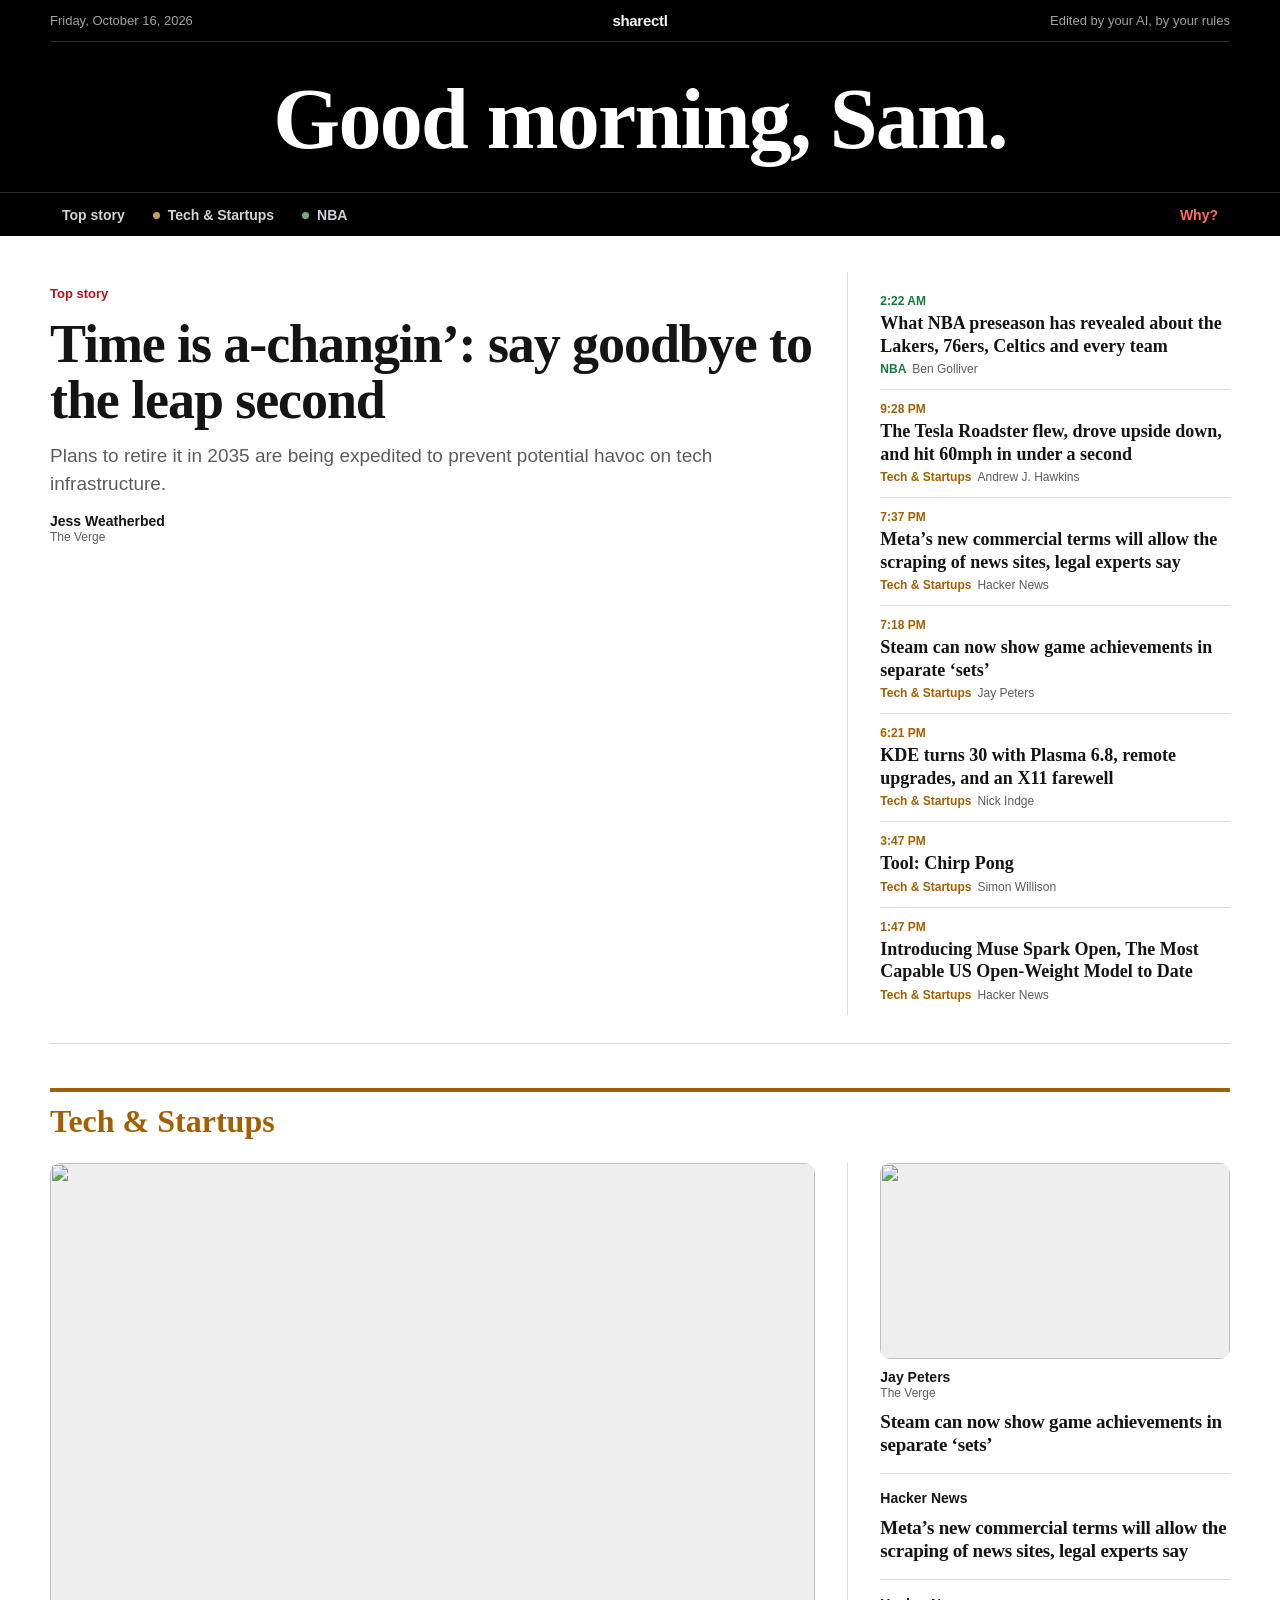
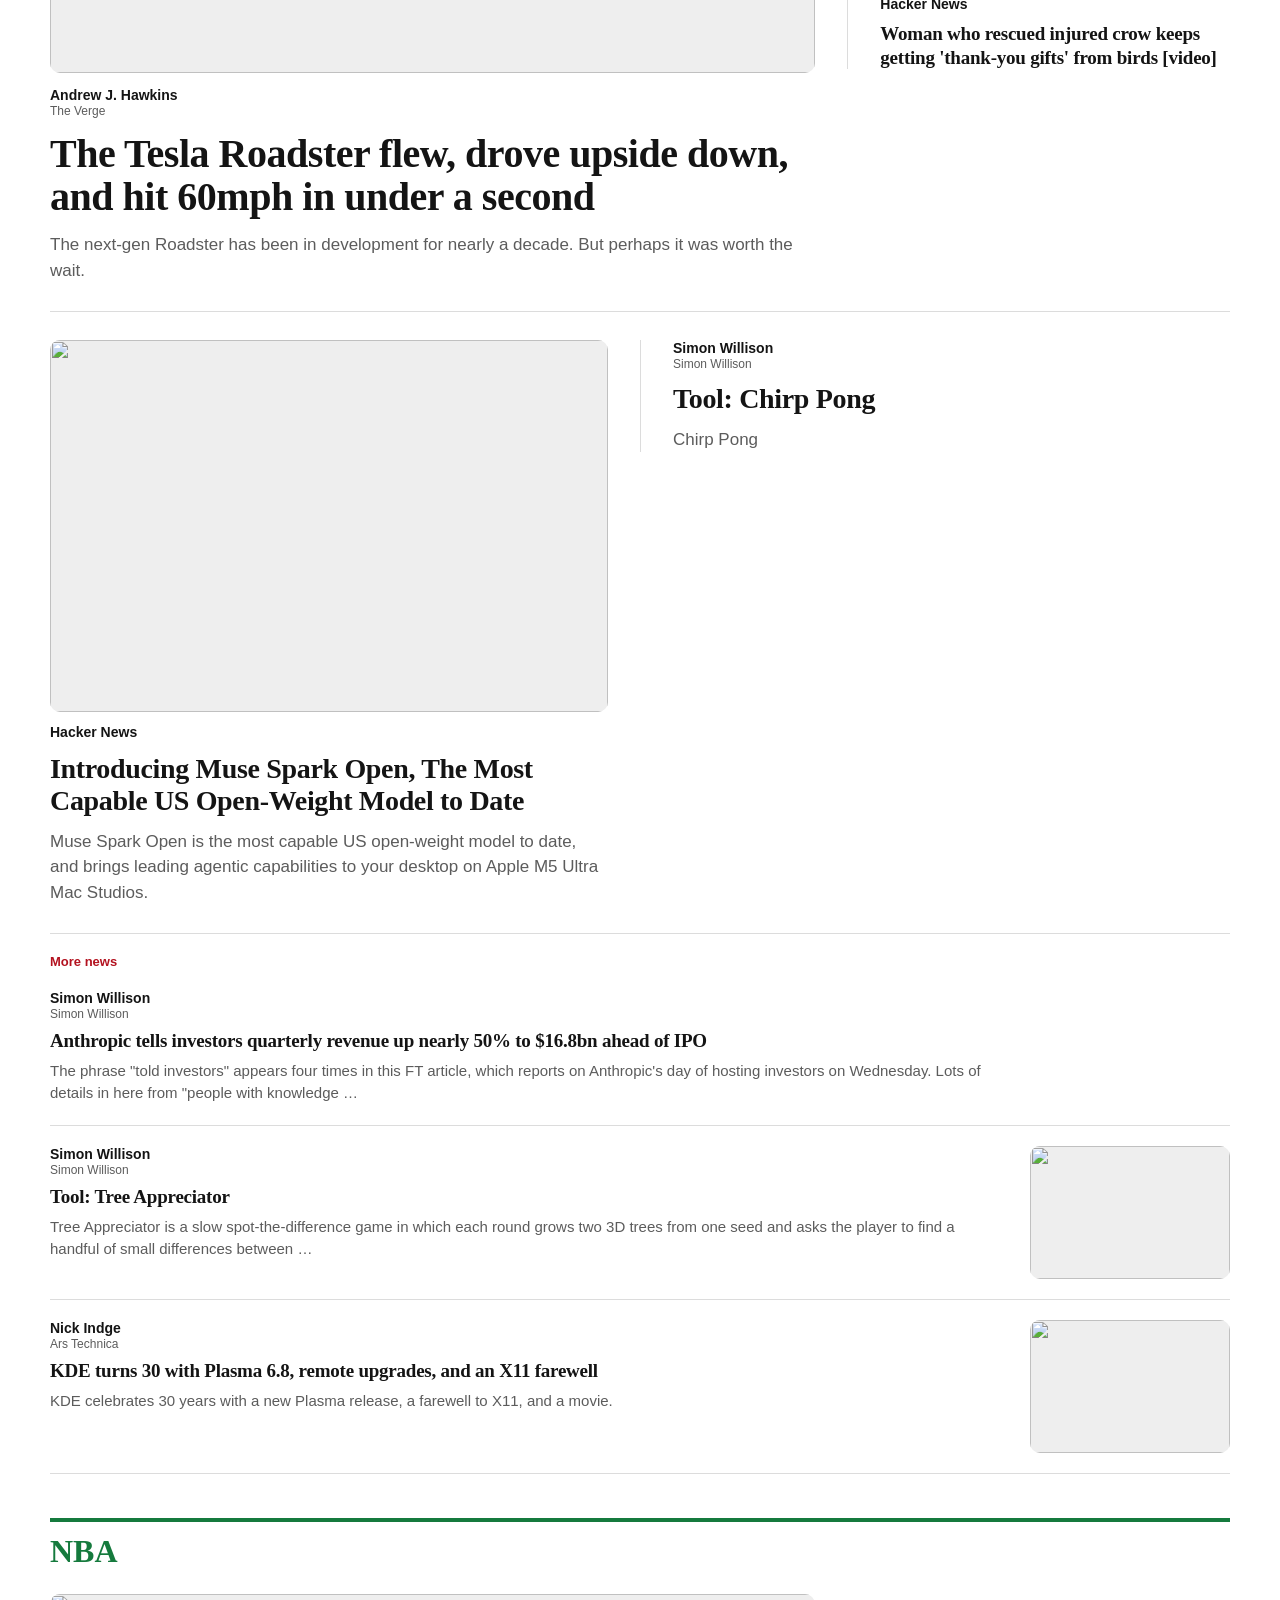
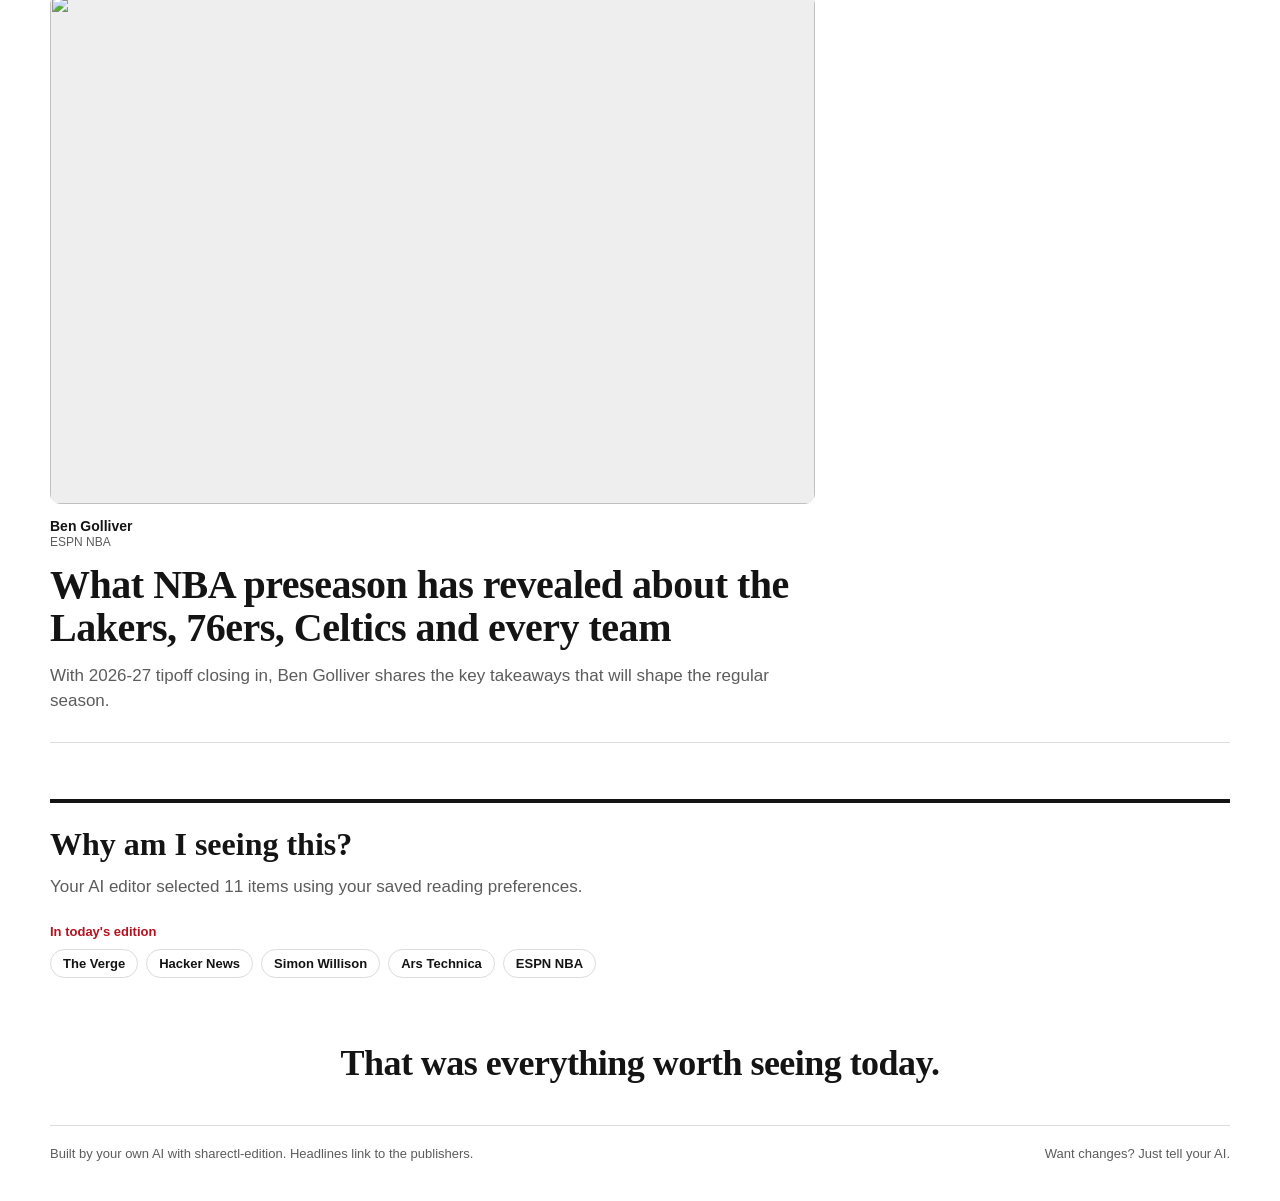
==== test-run/site/index.html @ ae15efba "Fix base_dir parameter in collect() and CLI - Add base_dir parameter to collect() function - Pass ba" ====
<!doctype html><html lang="en"><head><meta charset="utf-8"><meta name="viewport" content="width=device-width,initial-scale=1"><title>Good morning, Sam. · Friday, October 16, 2026</title><meta name="robots" content="noindex"><link rel="icon" href="data:image/svg+xml,%3Csvg xmlns='http://www.w3.org/2000/svg' viewBox='0 0 32 32'%3E%3Crect width='32' height='32' rx='7' fill='%23000'/%3E%3Ctext x='16' y='23' font-family='Georgia,serif' font-weight='700' font-size='22' fill='%23fff' text-anchor='middle'%3Es%3C/text%3E%3C/svg%3E"><style>/* sharectl edition: a personal morning newspaper.
   Serif headlines, ruled columns and a clear hierarchy: one big story, a column beside it, briefs at the bottom. */
*, *::before, *::after { box-sizing: border-box; }
* { margin: 0; }
a { color: inherit; text-decoration: none; }
a:hover { text-decoration: underline; }
img { display: block; max-width: 100%; }
ol, ul { padding: 0; list-style: none; }
.paper {
  --w: min(1180px, calc(100% - 40px));
  --ink: #141414; --mute: #5c5c5c; --rule: #dcdcdc; --red: #b3121f; --up: #0a7a3c; --gut: 32px;
  --serif: "Charter", "Iowan Old Style", Georgia, serif;
  --sans: -apple-system, BlinkMacSystemFont, "SF Pro Text", "Helvetica Neue", Arial, sans-serif;
  background: #fff; color: var(--ink); font-family: var(--sans); -webkit-font-smoothing: antialiased;
}
html:has(.paper) { scroll-padding-top: 64px; scroll-behavior: smooth; }
.w { width: var(--w); margin-inline: auto; }
.kicker { font: 700 13px/1.2 var(--sans); color: var(--red); }
.edition-notice { margin-block: 24px; padding: 16px 20px; border-left: 4px solid #a35f00; border-radius: 6px; background: #fff4d9; font-size: 15px; line-height: 1.5; color: var(--ink); }

/* Masthead: black, like a cover. The section menu sticks while scrolling. */
.masthead { background: #000; color: #f5f5f7; }
.m-row { display: grid; grid-template-columns: 1fr auto 1fr; align-items: center; gap: 16px; padding: 12px 0; border-bottom: 1px solid #2a2a2c; font-size: 13px; color: #a1a1a6; }
.m-row b { font-size: 15px; letter-spacing: -.02em; color: #f5f5f7; }
.m-row span:last-child { text-align: right; }
.m-name { padding: 34px 0 30px; text-align: center; }
.m-name a { font-family: var(--serif); font-size: clamp(44px, 7vw, 86px); line-height: 1; font-weight: 700; letter-spacing: -.02em; color: #fff; }
.m-name a:hover { text-decoration: none; }
.nav { position: sticky; top: 0; z-index: 10; background: #000; border-top: 1px solid #2a2a2c; }
.nav-in { display: flex; gap: 4px; overflow-x: auto; scrollbar-width: none; }
.pill { display: flex; align-items: center; gap: 8px; padding: 15px 12px 14px; color: #d2d2d7; font: 600 14px/1 var(--sans); white-space: nowrap; box-shadow: inset 0 -3px 0 transparent; }
.pill:hover { color: #fff; text-decoration: none; box-shadow: inset 0 -3px 0 #3a3a3c; }
.pill::before { content: ""; width: 7px; height: 7px; border-radius: 50%; background: color-mix(in srgb, var(--s) 62%, #fff); }
.pill.plain::before, .pill.why-link::before { display: none; }
.pill.why-link { margin-left: auto; color: #ff6b6b; }
.pill.why-link:hover { color: #ff8a8a; box-shadow: inset 0 -3px 0 #ff6b6b; }

/* Images: cropped, with the soft corners the rest of sharectl uses. The lead image is shown whole, with a blurred copy around it. */
.pic { position: relative; display: block; overflow: hidden; aspect-ratio: 3 / 2; border-radius: 10px; background: #eee; }
.pic img { width: 100%; height: 100%; object-fit: cover; }
.pic.whole { display: grid; place-items: center; aspect-ratio: auto; isolation: isolate; border-radius: 12px; }
.pic.whole::before { content: ""; position: absolute; inset: -40px; z-index: -1; background: var(--img) center / cover; filter: blur(30px) saturate(1.3); opacity: .55; transform: scale(1.1); }
.pic.whole img { width: auto; height: auto; max-height: 420px; object-fit: contain; }

/* Headlines and text */
.hed { font-family: var(--serif); font-weight: 700; letter-spacing: -.012em; text-wrap: pretty; }
.hed.giant { font-size: clamp(34px, 4.4vw, 54px); line-height: 1.04; letter-spacing: -.02em; }
.hed.big { font-size: clamp(28px, 3.2vw, 40px); line-height: 1.08; }
.hed.mid { font-size: clamp(22px, 2.2vw, 28px); line-height: 1.14; }
.hed.small { font-size: 19px; line-height: 1.22; }
.dek { font-size: 17px; line-height: 1.5; color: var(--mute); }

/* Byline: the person first, the outlet second */
.by { display: flex; align-items: center; gap: 10px; font-size: 14px; }
.by b { display: block; line-height: 1.2; }
.by small { display: block; font-size: 12px; color: var(--mute); }
.av { width: 30px; height: 30px; flex: none; display: grid; place-items: center; overflow: hidden; border-radius: 50%; background: var(--c, #888); color: #fff; font-size: 11px; font-weight: 700; box-shadow: 0 0 0 2px #fff, 0 0 0 3.5px var(--c, #888); }
.av img { width: 100%; height: 100%; object-fit: cover; }
.av.logo { background: #fff; }
.av.logo img { width: 70%; height: 70%; object-fit: contain; }

/* No buttons on the page. The reader changes the paper by talking to their agent. */

/* Morning modules: weather and markets */
.morning { display: grid; gap: 12px; margin-top: 28px; }
.mod { --accent: var(--ink); --panel: #f4f5f7; display: grid; grid-template-columns: minmax(0, 4fr) minmax(0, 8fr); gap: var(--gut); align-items: center; padding: 26px 30px; border-radius: 14px; background: var(--panel); }
.mod .kicker { color: var(--accent); }
.mod-text { display: flex; flex-direction: column; gap: 8px; }
.mod-hed { font-family: var(--serif); font-size: clamp(22px, 2.3vw, 29px); line-height: 1.14; font-weight: 700; }
.mod-sub { font-size: 15px; line-height: 1.45; color: var(--mute); }
.mod-src { font-size: 12px; color: rgba(20, 20, 20, .5); }
.mod-data { align-self: stretch; display: flex; flex-direction: column; justify-content: center; padding-left: var(--gut); border-left: 1px solid rgba(20, 20, 20, .1); }
.weather { --accent: #0b6bb3; }
.wx-sun { --panel: linear-gradient(120deg, #fff1cc 0%, #fdf6e3 35%, #e4f1fc 100%); }
.wx-partly { --panel: linear-gradient(120deg, #fff4d9 0%, #eef5fc 45%, #dcebfa 100%); }
.wx-cloud, .wx-fog { --panel: linear-gradient(120deg, #f1f4f8 0%, #e2e8f0 100%); --accent: #44607f; }
.wx-rain, .wx-storm { --panel: linear-gradient(120deg, #e6ecf4 0%, #d3dde9 100%); --accent: #2f5a8a; }
.wx-snow { --panel: linear-gradient(120deg, #f7fafd 0%, #e5eef8 100%); }
.hours { display: grid; grid-template-columns: repeat(8, minmax(0, 1fr)); }
.hours li { display: flex; flex-direction: column; align-items: center; gap: 8px; padding: 4px 0; font-size: 13px; color: var(--mute); }
.hours b { font-size: 19px; line-height: 1; color: var(--ink); font-variant-numeric: tabular-nums; }
.hours small { margin-top: -4px; font-size: 13px; }
.hours .tmrw { border-left: 1px solid rgba(20, 20, 20, .1); }
.hours .now span { font-weight: 700; color: var(--accent); }
.ic { width: 34px; height: 34px; fill: none; stroke: var(--ink); stroke-width: 1.5; stroke-linecap: round; stroke-linejoin: round; }
.ic .sun, .ic .ray { fill: #f5a524; stroke: #f5a524; }
.ic .ray { fill: none; }
.ic .cloud { fill: #fff; }
.ic .dot { fill: var(--ink); stroke: none; }
.markets.down { --accent: var(--red); --panel: linear-gradient(120deg, #fcf0f0 0%, #f8e4e4 100%); }
.markets.up { --accent: var(--up); --panel: linear-gradient(120deg, #eef8f2 0%, #e1f2e8 100%); }
.idx { display: grid; grid-template-columns: repeat(3, minmax(0, 1fr)); column-gap: var(--gut); }
.idx li { display: grid; grid-template-columns: 1fr auto; grid-template-areas: "lbl chg" "nm val" "sp sp"; gap: 2px 8px; padding: 10px 0; }
.idx .lbl { grid-area: lbl; font-size: 15px; font-weight: 700; }
.idx .chg { grid-area: chg; font-size: 15px; font-weight: 700; text-align: right; font-variant-numeric: tabular-nums; }
.idx .nm { grid-area: nm; font-size: 12px; color: var(--mute); }
.idx .val { grid-area: val; font-size: 12px; color: var(--mute); text-align: right; font-variant-numeric: tabular-nums; }
.idx .down .chg { color: var(--red); }
.idx .up .chg { color: var(--up); }
.spark { grid-area: sp; width: 100%; height: 30px; margin-top: 4px; }
.spark polyline { fill: none; stroke-width: 1.6; vector-effect: non-scaling-stroke; }
.down .spark polyline { stroke: var(--red); }
.up .spark polyline { stroke: var(--up); }
.spark .base { stroke: #b5b5b5; stroke-dasharray: 2 3; vector-effect: non-scaling-stroke; }

/* Front page: top story and the latest headlines */
.front { display: grid; grid-template-columns: minmax(0, 8fr) minmax(0, 4fr); gap: var(--gut); align-items: start; margin-top: 36px; padding-bottom: 28px; border-bottom: 1px solid var(--rule); }
.f-art { display: flex; flex-direction: column; gap: 14px; }
.f-art .dek { font-size: 19px; }
.f-side { padding-left: var(--gut); border-left: 1px solid var(--rule); }
.latest { margin-top: 10px; }
.latest li { padding: 13px 0; border-bottom: 1px solid var(--rule); }
.latest li:last-child { border-bottom: 0; }
.latest time { display: block; margin-bottom: 5px; font: 700 12px/1 var(--sans); color: var(--s, var(--red)); font-variant-numeric: tabular-nums; }
.latest a { font-family: var(--serif); font-size: 18px; line-height: 1.25; font-weight: 700; }
.latest small { display: block; margin-top: 5px; font-size: 12px; color: var(--mute); }
.latest .sec { margin-right: 6px; font-weight: 700; color: var(--s, var(--ink)); }

/* Sections */
.desk { margin-top: 44px; }
.d-head { display: flex; align-items: baseline; flex-wrap: wrap; gap: 4px 16px; margin-bottom: 24px; padding-top: 12px; border-top: 4px solid var(--s, var(--ink)); }
.d-head h2 { font-family: var(--serif); font-size: 32px; line-height: 1.1; font-weight: 700; color: var(--s, var(--ink)); }
.d-head p { font-size: 15px; color: var(--mute); }
.desk .hed a:hover { color: var(--s); text-decoration: none; }
.top { display: grid; grid-template-columns: minmax(0, 8fr) minmax(0, 4fr); gap: var(--gut); align-items: start; padding-bottom: 28px; border-bottom: 1px solid var(--rule); }
.lead { display: flex; flex-direction: column; gap: 14px; }
.t-side { display: flex; flex-direction: column; padding-left: var(--gut); border-left: 1px solid var(--rule); }
.small-art { display: flex; flex-direction: column; gap: 10px; padding: 16px 0; border-bottom: 1px solid var(--rule); }
.small-art:first-child { padding-top: 0; }
.small-art:last-child { border-bottom: 0; padding-bottom: 0; }
.small-art .pic { aspect-ratio: 16 / 9; }
/* Only the first side story carries a picture, so the column ends about where the big story does. */
.t-side .small-art:not(:first-child) .pic { display: none; }

/* Voices from X: the person, and what they wrote */
.voices { margin-top: 28px; padding: 26px 30px 10px; border-radius: 14px; background: color-mix(in srgb, var(--s, #888) 7%, #fff); }
.v-grid { display: grid; grid-template-columns: repeat(2, minmax(0, 1fr)); column-gap: var(--gut); margin-top: 14px; }
.voice { display: flex; flex-direction: column; gap: 12px; padding: 20px 0; border-top: 1px solid color-mix(in srgb, var(--s, #888) 22%, #fff); }
.voice .av { width: 44px; height: 44px; font-size: 14px; }
.voice .quote { font-family: var(--serif); font-size: 20px; line-height: 1.42; font-style: italic; white-space: pre-line; }
.voice .out { font-size: 13px; color: var(--mute); }

/* Two columns and briefs */
.two { display: grid; grid-template-columns: repeat(2, minmax(0, 1fr)); align-items: start; padding: 28px 0; border-bottom: 1px solid var(--rule); }
.col { display: flex; flex-direction: column; gap: 12px; }
.two > .col:first-child { padding-right: var(--gut); }
.two > .col + .col { padding-left: var(--gut); border-left: 1px solid var(--rule); }
.briefs { padding-top: 20px; }
.brief { display: grid; grid-template-columns: minmax(0, 1fr) 200px; gap: var(--gut); align-items: start; padding: 20px 0; border-bottom: 1px solid var(--rule); }
.b-text { display: flex; flex-direction: column; gap: 8px; }
.brief .dek { display: -webkit-box; -webkit-box-orient: vertical; -webkit-line-clamp: 2; overflow: hidden; font-size: 15px; }

/* YouTube: a black page with tiles.
   NOTE: the section is `section.videos` and the button is `.yt .play-btn`. They must never share a class
   name, or the section's padding lands on the button and the round red play button turns oval. */
section.videos { padding: 44px 0 52px; background: #0b0b0b; color: #f2f2f2; }
section.videos .d-head h2 { color: color-mix(in srgb, var(--s, #fff) 70%, #fff); }
section.videos .d-head p, section.videos .by small { color: #a1a1a6; }
section.videos .hed, section.videos .hed a { color: #fff; }
section.videos .av { box-shadow: 0 0 0 2px #0b0b0b, 0 0 0 3.5px var(--c, #888); }
.v-tiles { display: grid; grid-template-columns: repeat(3, minmax(0, 1fr)); gap: 32px var(--gut); }
.tile { display: flex; flex-direction: column; gap: 10px; }
.yt { position: relative; display: block; aspect-ratio: 16 / 9; overflow: hidden; border-radius: 10px; background: #000; }
.yt img { width: 100%; height: 100%; object-fit: cover; }
.yt .play-btn { position: absolute; left: 50%; top: 50%; width: 64px; height: 64px; padding: 0; margin: -32px 0 0 -32px; border-radius: 50%; background: #e5484d; display: grid; place-items: center; box-shadow: 0 6px 24px rgba(0, 0, 0, .35); transition: transform .2s; }
.yt .play-btn::after { content: ""; margin-left: 5px; border-style: solid; border-width: 12px 0 12px 20px; border-color: transparent transparent transparent #fff; }
.yt:hover .play-btn { transform: scale(1.08); }

/* The end: why these items, who was in today's paper, and a line that says the paper is over. */
.why { margin-top: 56px; padding-top: 24px; border-top: 4px solid var(--ink); }
.why h2 { font-family: var(--serif); font-size: 32px; line-height: 1.1; font-weight: 700; }
.why-intro { max-width: 68ch; margin-top: 12px; font-size: 17px; line-height: 1.5; color: var(--mute); }
.why-cols { display: grid; grid-template-columns: minmax(0, 2fr) minmax(0, 1fr); gap: var(--gut); margin-top: 24px; }
.src-list { display: flex; flex-wrap: wrap; gap: 8px; margin-top: 10px; }
.src-list li { padding: 6px 12px; border: 1px solid var(--rule); border-radius: 999px; font-size: 13px; font-weight: 600; }
.skip-list { margin-top: 10px; font-size: 14px; color: var(--mute); }
.skip-list li { padding: 6px 0; border-bottom: 1px solid var(--rule); }
.skip-list b { display: inline-block; min-width: 2.2em; color: var(--ink); font-variant-numeric: tabular-nums; }
.the-end { margin: 64px auto 0; font-family: var(--serif); font-size: clamp(24px, 3vw, 36px); line-height: 1.2; font-weight: 700; text-align: center; letter-spacing: -.015em; }

.foot { margin: 40px auto 40px; padding-top: 20px; border-top: 1px solid var(--rule); font-size: 13px; color: var(--mute); display: flex; justify-content: space-between; gap: 16px; flex-wrap: wrap; }
.foot a { text-decoration: underline; }

@media (max-width: 860px) {
  .paper { --w: calc(100% - 32px); --gut: 20px; }
  .m-row { grid-template-columns: 1fr auto; }
  .m-row span:last-child { display: none; }
  .m-name { padding: 20px 0 16px; }
  .mod, .front, .top { grid-template-columns: minmax(0, 1fr); }
  .mod { gap: 16px; padding: 22px 20px; }
  .voices { padding: 22px 20px 6px; }
  .mod-data, .f-side, .t-side { padding: 16px 0 0; border-left: 0; border-top: 1px solid var(--rule); }
  .hours { grid-template-columns: none; grid-auto-flow: column; grid-auto-columns: 58px; overflow-x: auto; }
  .idx { grid-template-columns: repeat(2, minmax(0, 1fr)); }
  .desk { margin-top: 48px; }
  .d-head { flex-direction: column; }
  .d-head h2 { font-size: 28px; }
  .v-grid, .two, .v-tiles, .why-cols { grid-template-columns: minmax(0, 1fr); }
  .why h2 { font-size: 28px; }
  .pill.why-link { margin-left: 8px; }
  .two > .col:first-child { padding-right: 0; }
  .two > .col + .col { margin-top: 24px; padding: 24px 0 0; border-left: 0; border-top: 1px solid var(--rule); }
  .brief { grid-template-columns: minmax(0, 1fr) 96px; gap: 14px; }
  .brief .pic { aspect-ratio: 1; }
  .brief .dek { display: none; }
}
</style></head><body class="paper" data-edition="2026-10-16"><header class="masthead"><div class="w m-row"><span>Friday, October 16, 2026</span><b>sharectl</b><span>Edited by your AI, by your rules</span></div><div class="w m-name"><a href="#top">Good morning, Sam.</a></div></header><nav class="nav"><div class="w nav-in"><a class="pill plain" href="#top">Top story</a><a class="pill" href="#tech" style="--s:#a35f00">Tech &amp; Startups</a><a class="pill" href="#sports" style="--s:#157a3d">NBA</a><a class="pill why-link" href="#why">Why?</a></div></nav><main><section class="w front" id="top"><div class="f-main"><article class="it f-art" style="--c:#0b6bb3"><a class="pic whole" href="https://www.theverge.com/tech/1012689/leap-second-discontinue-timekeeping-change" style="--img:url('https://platform.theverge.com/wp-content/uploads/sites/2/2026/09/STKS534_AI_DOOMSDAY_B.png?quality=90&amp;strip=all&amp;crop=0%2C9.9676601489831%2C100%2C80.064679702034&amp;w=1200')"><img src="https://platform.theverge.com/wp-content/uploads/sites/2/2026/09/STKS534_AI_DOOMSDAY_B.png?quality=90&amp;strip=all&amp;crop=0%2C9.9676601489831%2C100%2C80.064679702034&amp;w=1200" alt="" loading="lazy" referrerpolicy="no-referrer"></a><p class="kicker">Top story</p><h2 class="hed giant"><a href="https://www.theverge.com/tech/1012689/leap-second-discontinue-timekeeping-change">Time is a-changin’: say goodbye to the leap second</a></h2><p class="dek">Plans to retire it in 2035 are being expedited to prevent potential havoc on tech infrastructure.﻿</p><div class="by"><span><b>Jess Weatherbed</b><small>The Verge</small></span></div></article></div><aside class="f-side"><ol class="latest"><li style="--s:#157a3d"><time>2:22 AM</time><a href="https://www.espn.com/nba/story/_/id/50176718/nba-preseason-lakers-76ers-celtics-30-teams">What NBA preseason has revealed about the Lakers, 76ers, Celtics and every team</a><small><span class="sec">NBA</span>Ben Golliver</small></li><li style="--s:#a35f00"><time>9:28 PM</time><a href="https://www.theverge.com/transportation/1012552/tesla-roadster-next-gen-reveal-elon-musk">The Tesla Roadster flew, drove upside down, and hit 60mph in under a second</a><small><span class="sec">Tech &amp; Startups</span>Andrew J. Hawkins</small></li><li style="--s:#a35f00"><time>7:37 PM</time><a href="https://www.niemanlab.org/2026/10/metas-new-commercial-terms-will-allow-the-scraping-of-news-sites-legal-experts-say/">Meta’s new commercial terms will allow the scraping of news sites, legal experts say</a><small><span class="sec">Tech &amp; Startups</span>Hacker News</small></li><li style="--s:#a35f00"><time>7:18 PM</time><a href="https://www.theverge.com/games/1012541/valve-steam-achievement-sets">Steam can now show game achievements in separate ‘sets’</a><small><span class="sec">Tech &amp; Startups</span>Jay Peters</small></li><li style="--s:#a35f00"><time>6:21 PM</time><a href="https://arstechnica.com/gadgets/2026/10/kde-turns-30-with-plasma-6-8-remote-upgrades-and-an-x11-farewell/">KDE turns 30 with Plasma 6.8, remote upgrades, and an X11 farewell</a><small><span class="sec">Tech &amp; Startups</span>Nick Indge</small></li><li style="--s:#a35f00"><time>3:47 PM</time><a href="https://simonwillison.net/2026/Oct/15/chirp-pong/">Tool: Chirp Pong</a><small><span class="sec">Tech &amp; Startups</span>Simon Willison</small></li><li style="--s:#a35f00"><time>1:47 PM</time><a href="https://research.meta.ai/blog/muse-spark-open">Introducing Muse Spark Open, The Most Capable US Open‑Weight Model to Date</a><small><span class="sec">Tech &amp; Startups</span>Hacker News</small></li></ol></aside></section><section class="desk" id="tech" style="--s:#a35f00"><header class="w d-head"><h2>Tech &amp; Startups</h2></header><div class="w top"><div class="t-main"><article class="it lead" style="--c:#0b6bb3"><a class="pic" href="https://www.theverge.com/transportation/1012552/tesla-roadster-next-gen-reveal-elon-musk" style="--img:url('https://platform.theverge.com/wp-content/uploads/sites/2/2026/10/Roadster_94.jpg?quality=90&amp;strip=all&amp;crop=0%2C5.1234106207928%2C100%2C89.753178758414&amp;w=1200')"><img src="https://platform.theverge.com/wp-content/uploads/sites/2/2026/10/Roadster_94.jpg?quality=90&amp;strip=all&amp;crop=0%2C5.1234106207928%2C100%2C89.753178758414&amp;w=1200" alt="" loading="lazy" referrerpolicy="no-referrer"></a><div class="by"><span><b>Andrew J. Hawkins</b><small>The Verge</small></span></div><h3 class="hed big"><a href="https://www.theverge.com/transportation/1012552/tesla-roadster-next-gen-reveal-elon-musk">The Tesla Roadster flew, drove upside down, and hit 60mph in under a second</a></h3><p class="dek">The next-gen Roadster has been in development for nearly a decade. But perhaps it was worth the wait.</p></article></div><aside class="t-side"><article class="it small-art" style="--c:#0b6bb3"><a class="pic" href="https://www.theverge.com/games/1012541/valve-steam-achievement-sets" style="--img:url('https://platform.theverge.com/wp-content/uploads/sites/2/2025/09/STK138_Stream_Kradtke_01.jpg?quality=90&amp;strip=all&amp;crop=0%2C10.732984293194%2C100%2C78.534031413613&amp;w=1200')"><img src="https://platform.theverge.com/wp-content/uploads/sites/2/2025/09/STK138_Stream_Kradtke_01.jpg?quality=90&amp;strip=all&amp;crop=0%2C10.732984293194%2C100%2C78.534031413613&amp;w=1200" alt="" loading="lazy" referrerpolicy="no-referrer"></a><div class="by"><span><b>Jay Peters</b><small>The Verge</small></span></div><h3 class="hed small"><a href="https://www.theverge.com/games/1012541/valve-steam-achievement-sets">Steam can now show game achievements in separate ‘sets’</a></h3></article><article class="it small-art" style="--c:#b4235a"><a class="pic" href="https://www.niemanlab.org/2026/10/metas-new-commercial-terms-will-allow-the-scraping-of-news-sites-legal-experts-say/" style="--img:url('https://www.niemanlab.org/images/Meta-stock-image-700x467.jpg')"><img src="https://www.niemanlab.org/images/Meta-stock-image-700x467.jpg" alt="" loading="lazy" referrerpolicy="no-referrer"></a><div class="by"><span><b>Hacker News</b></span></div><h3 class="hed small"><a href="https://www.niemanlab.org/2026/10/metas-new-commercial-terms-will-allow-the-scraping-of-news-sites-legal-experts-say/">Meta’s new commercial terms will allow the scraping of news sites, legal experts say</a></h3></article><article class="it small-art" style="--c:#b4235a"><div class="by"><span><b>Hacker News</b></span></div><h3 class="hed small"><a href="https://www.youtube.com/watch?v=sjNpfz4UzqU">Woman who rescued injured crow keeps getting &#x27;thank-you gifts&#x27; from birds [video]</a></h3></article></aside></div><div class="w two"><article class="it col" style="--c:#b4235a"><a class="pic" href="https://research.meta.ai/blog/muse-spark-open" style="--img:url('https://research.meta.ai/articles/muse-spark-open/social/muse-spark-1-2-open-weights-social-v2.webp')"><img src="https://research.meta.ai/articles/muse-spark-open/social/muse-spark-1-2-open-weights-social-v2.webp" alt="" loading="lazy" referrerpolicy="no-referrer"></a><div class="by"><span><b>Hacker News</b></span></div><h3 class="hed mid"><a href="https://research.meta.ai/blog/muse-spark-open">Introducing Muse Spark Open, The Most Capable US Open‑Weight Model to Date</a></h3><p class="dek">Muse Spark Open is the most capable US open-weight model to date, and brings leading agentic capabilities to your desktop on Apple M5 Ultra Mac Studios.</p></article><article class="it col" style="--c:#c2410c"><div class="by"><span><b>Simon Willison</b><small>Simon Willison</small></span></div><h3 class="hed mid"><a href="https://simonwillison.net/2026/Oct/15/chirp-pong/">Tool: Chirp Pong</a></h3><p class="dek">Chirp Pong</p></article></div><div class="w briefs"><p class="kicker">More news</p><article class="it brief" style="--c:#c2410c"><div class="b-text"><div class="by"><span><b>Simon Willison</b><small>Simon Willison</small></span></div><h3 class="hed small"><a href="https://simonwillison.net/2026/Oct/15/anthropic-tells-investors/">Anthropic tells investors quarterly revenue up nearly 50% to $16.8bn ahead of IPO</a></h3><p class="dek">The phrase &quot;told investors&quot; appears four times in this FT article, which reports on Anthropic&#x27;s day of hosting investors on Wednesday. Lots of details in here from &quot;people with knowledge …</p></div></article><article class="it brief" style="--c:#c2410c"><div class="b-text"><div class="by"><span><b>Simon Willison</b><small>Simon Willison</small></span></div><h3 class="hed small"><a href="https://simonwillison.net/2026/Oct/14/tree-appreciator/">Tool: Tree Appreciator</a></h3><p class="dek">Tree Appreciator is a slow spot-the-difference game in which each round grows two 3D trees from one seed and asks the player to find a handful of small differences between …</p></div><a class="pic" href="https://simonwillison.net/2026/Oct/14/tree-appreciator/" style="--img:url('https://static.simonwillison.net/static/2026-10-14/IMG_9084.jpeg')"><img src="https://static.simonwillison.net/static/2026-10-14/IMG_9084.jpeg" alt="" loading="lazy" referrerpolicy="no-referrer"></a></article><article class="it brief" style="--c:#c2410c"><div class="b-text"><div class="by"><span><b>Nick Indge</b><small>Ars Technica</small></span></div><h3 class="hed small"><a href="https://arstechnica.com/gadgets/2026/10/kde-turns-30-with-plasma-6-8-remote-upgrades-and-an-x11-farewell/">KDE turns 30 with Plasma 6.8, remote upgrades, and an X11 farewell</a></h3><p class="dek">KDE celebrates 30 years with a new Plasma release, a farewell to X11, and a movie.</p></div><a class="pic" href="https://arstechnica.com/gadgets/2026/10/kde-turns-30-with-plasma-6-8-remote-upgrades-and-an-x11-farewell/" style="--img:url('https://cdn.arstechnica.net/wp-content/uploads/2026/10/KDE_Birthday_30th_Laptop-1070x648.png')"><img src="https://cdn.arstechnica.net/wp-content/uploads/2026/10/KDE_Birthday_30th_Laptop-1070x648.png" alt="" loading="lazy" referrerpolicy="no-referrer"></a></article></div></section><section class="desk" id="sports" style="--s:#157a3d"><header class="w d-head"><h2>NBA</h2></header><div class="w top"><div class="t-main"><article class="it lead" style="--c:#b4235a"><a class="pic" href="https://www.espn.com/nba/story/_/id/50176718/nba-preseason-lakers-76ers-celtics-30-teams" style="--img:url('https://a2.espncdn.com/combiner/i?img=%2Fphoto%2F2026%2F1013%2Fnba_season_16x9.jpg')"><img src="https://a2.espncdn.com/combiner/i?img=%2Fphoto%2F2026%2F1013%2Fnba_season_16x9.jpg" alt="" loading="lazy" referrerpolicy="no-referrer"></a><div class="by"><span><b>Ben Golliver</b><small>ESPN NBA</small></span></div><h3 class="hed big"><a href="https://www.espn.com/nba/story/_/id/50176718/nba-preseason-lakers-76ers-celtics-30-teams">What NBA preseason has revealed about the Lakers, 76ers, Celtics and every team</a></h3><p class="dek">With 2026-27 tipoff closing in, Ben Golliver shares the key takeaways that will shape the regular season.</p></article></div><aside class="t-side"></aside></div></section><section class="w why" id="why"><h2>Why am I seeing this?</h2><p class="why-intro">Your AI editor selected 11 items using your saved reading preferences.</p><div class="why-cols"><div><p class="kicker">In today's edition</p><ul class="src-list"><li>The Verge</li><li>Hacker News</li><li>Simon Willison</li><li>Ars Technica</li><li>ESPN NBA</li></ul></div></div></section><p class="w the-end">That was everything worth seeing today.</p></main><footer class="w foot"><span>Built by your own AI with sharectl-edition. Headlines link to the publishers.</span><span>Want changes? Just tell your AI.</span></footer></body></html>
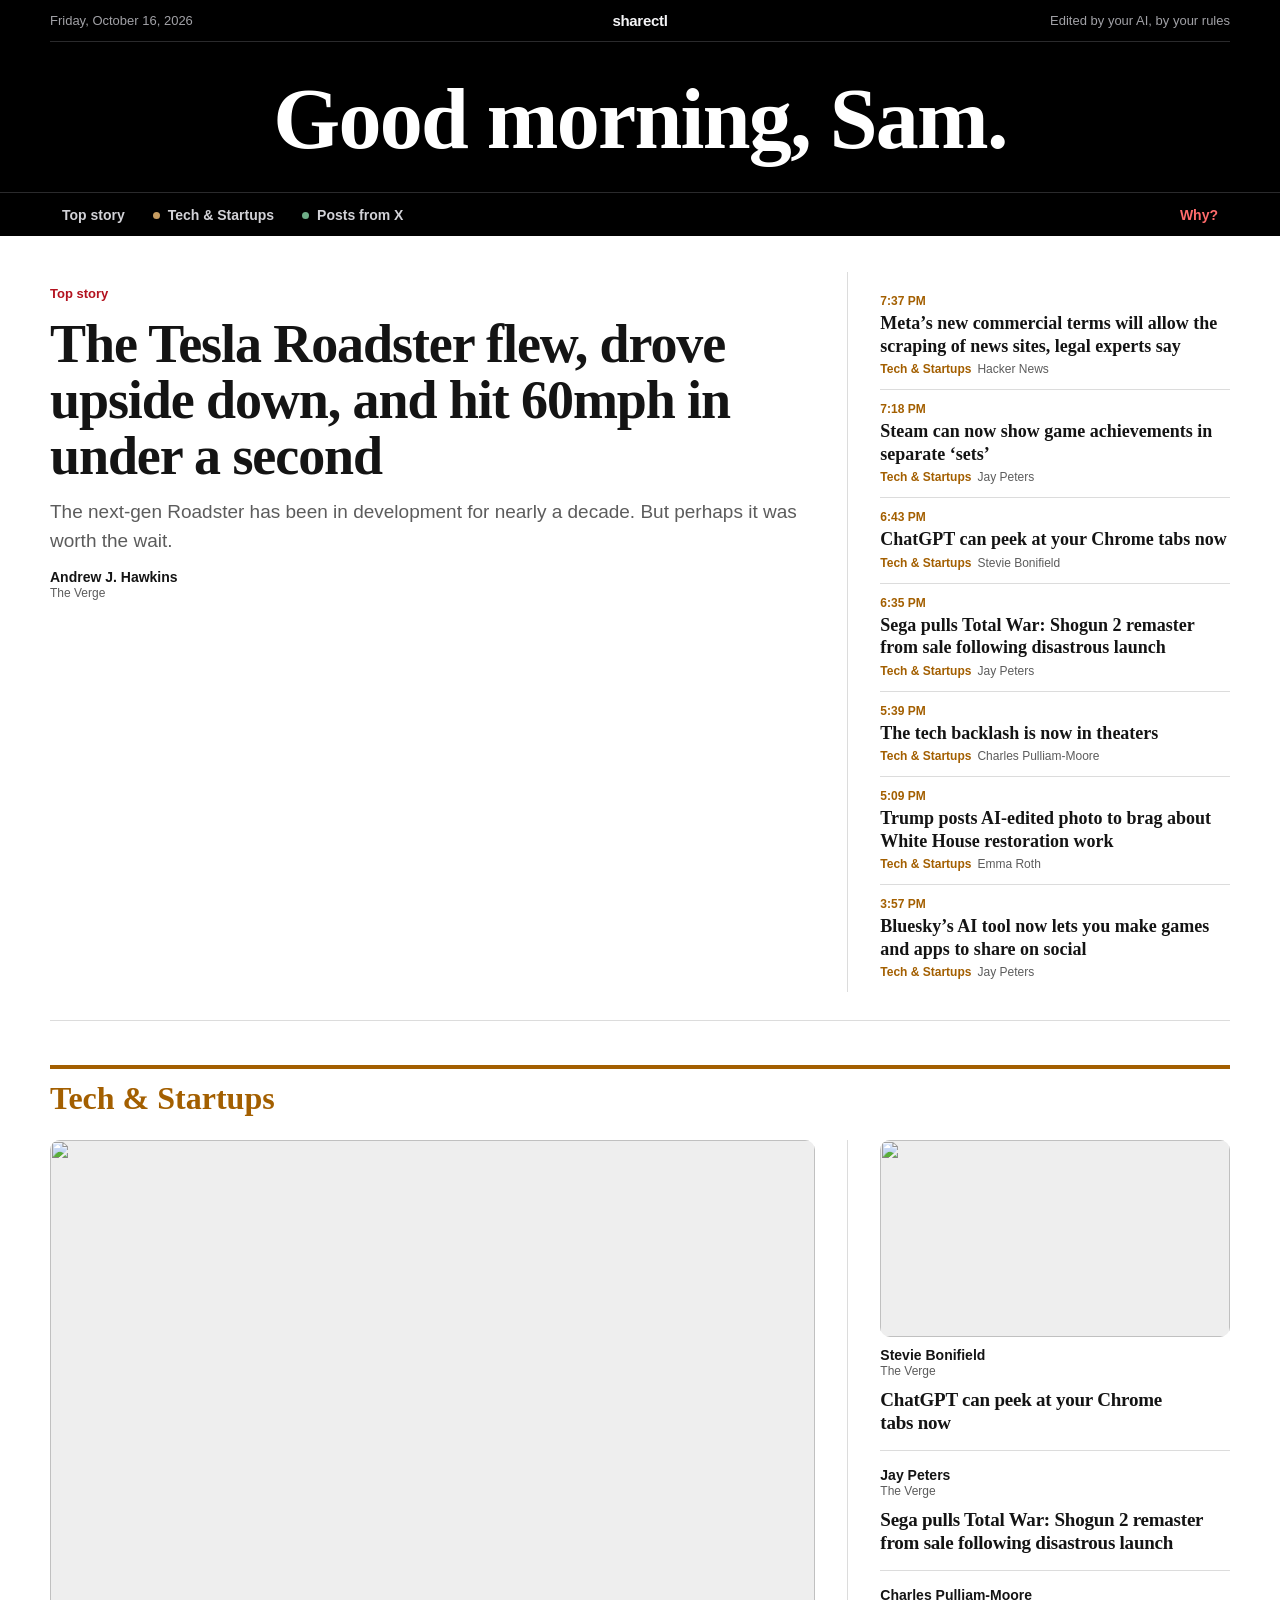
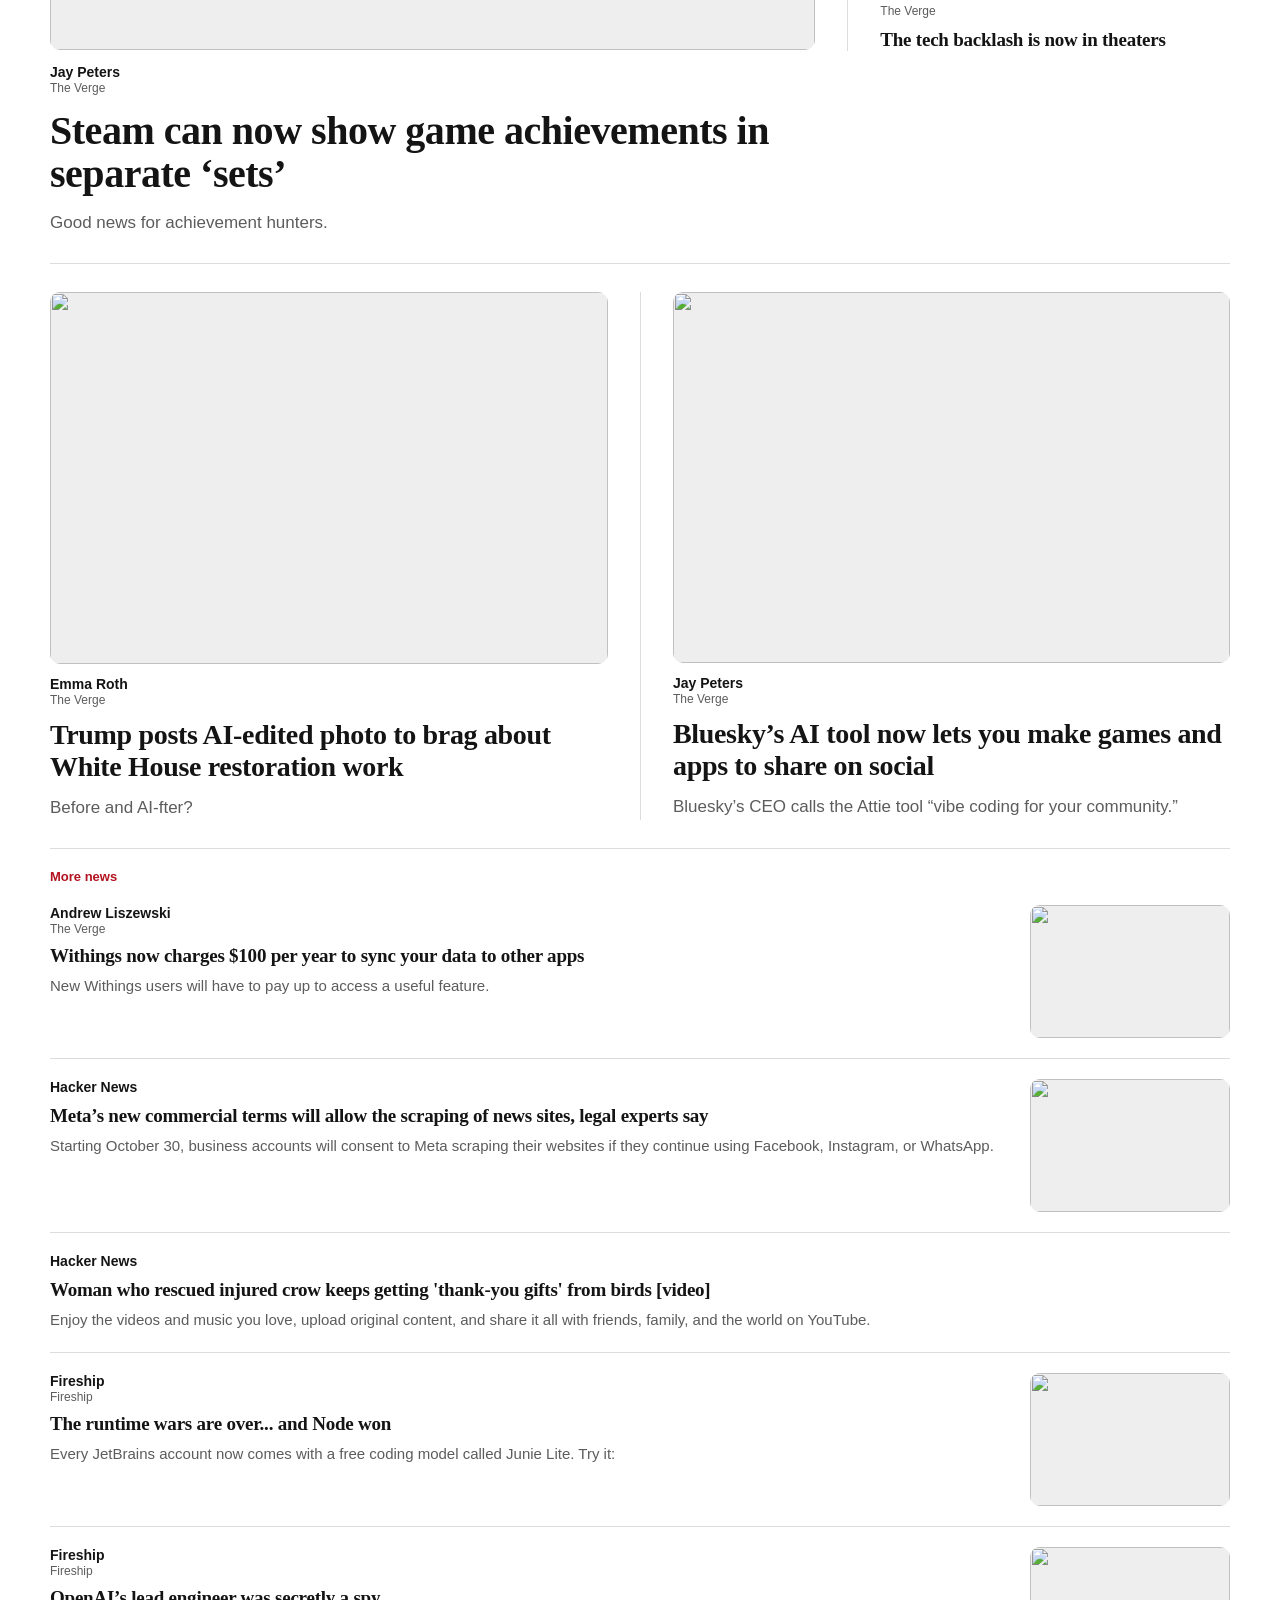
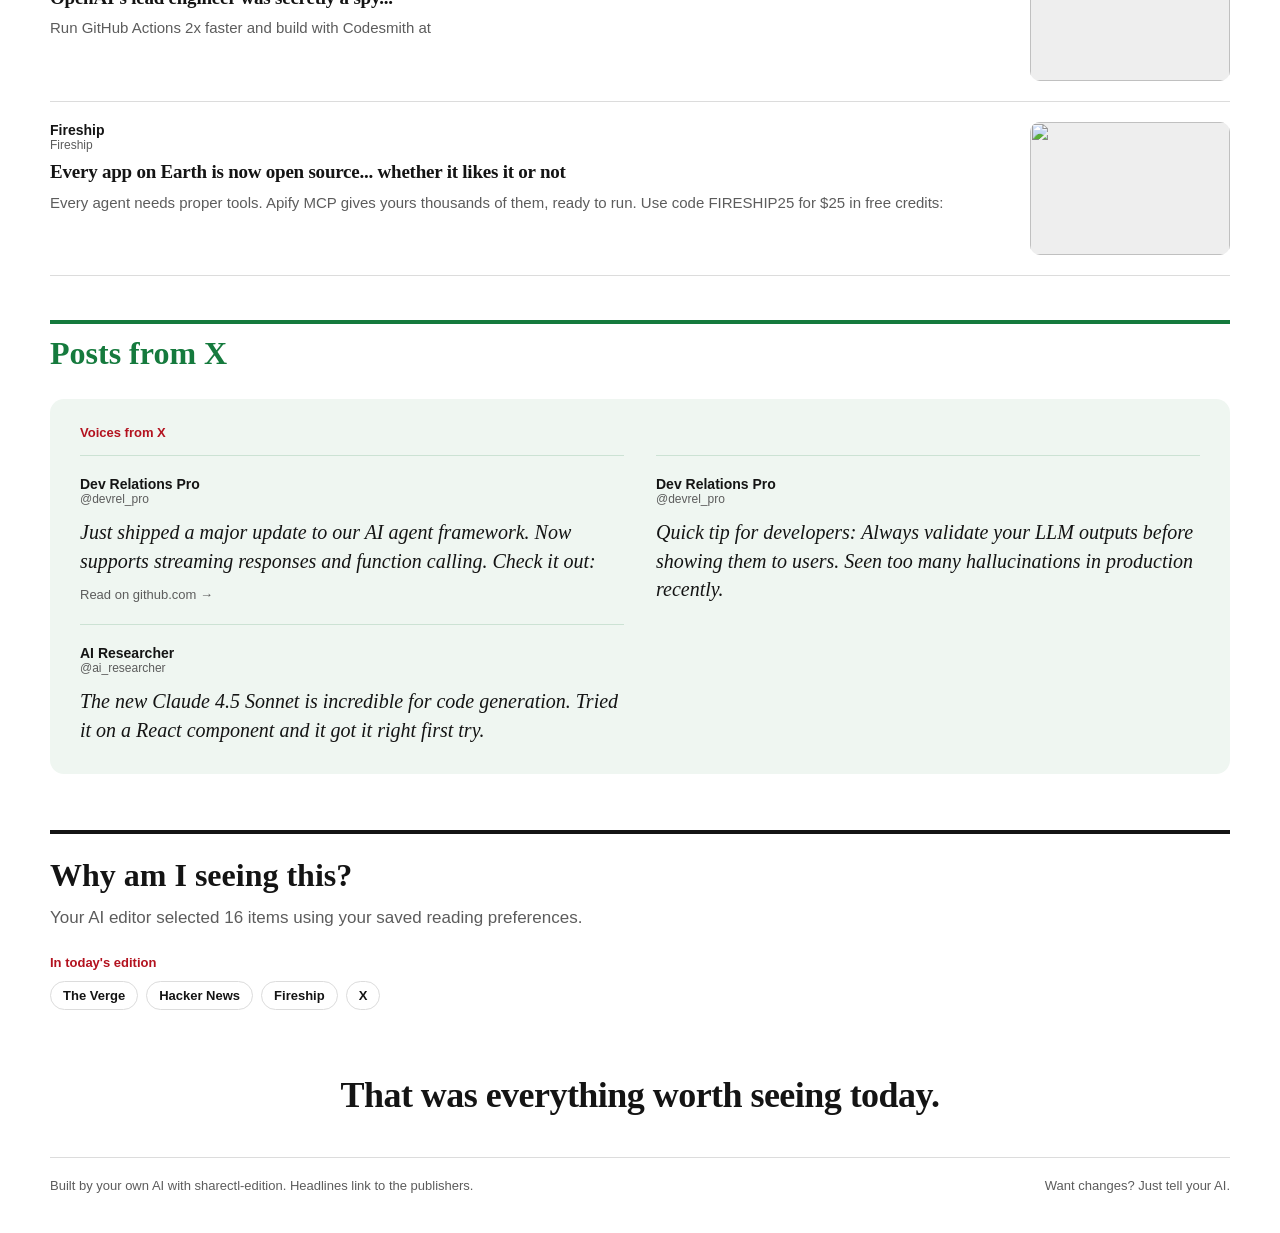
==== commit 691ffb2d: "Restore X and YouTube: simplified fetchers for all content types - Add youtube.py: RSS feed + /video" ====
--- a/test-run/site/index.html
+++ b/test-run/site/index.html
@@ -204,4 +204,4 @@
   .brief .pic { aspect-ratio: 1; }
   .brief .dek { display: none; }
 }
-</style></head><body class="paper" data-edition="2026-10-16"><header class="masthead"><div class="w m-row"><span>Friday, October 16, 2026</span><b>sharectl</b><span>Edited by your AI, by your rules</span></div><div class="w m-name"><a href="#top">Good morning, Sam.</a></div></header><nav class="nav"><div class="w nav-in"><a class="pill plain" href="#top">Top story</a><a class="pill" href="#tech" style="--s:#a35f00">Tech &amp; Startups</a><a class="pill" href="#sports" style="--s:#157a3d">NBA</a><a class="pill why-link" href="#why">Why?</a></div></nav><main><section class="w front" id="top"><div class="f-main"><article class="it f-art" style="--c:#0b6bb3"><a class="pic whole" href="https://www.theverge.com/tech/1012689/leap-second-discontinue-timekeeping-change" style="--img:url('https://platform.theverge.com/wp-content/uploads/sites/2/2026/09/STKS534_AI_DOOMSDAY_B.png?quality=90&amp;strip=all&amp;crop=0%2C9.9676601489831%2C100%2C80.064679702034&amp;w=1200')"><img src="https://platform.theverge.com/wp-content/uploads/sites/2/2026/09/STKS534_AI_DOOMSDAY_B.png?quality=90&amp;strip=all&amp;crop=0%2C9.9676601489831%2C100%2C80.064679702034&amp;w=1200" alt="" loading="lazy" referrerpolicy="no-referrer"></a><p class="kicker">Top story</p><h2 class="hed giant"><a href="https://www.theverge.com/tech/1012689/leap-second-discontinue-timekeeping-change">Time is a-changin’: say goodbye to the leap second</a></h2><p class="dek">Plans to retire it in 2035 are being expedited to prevent potential havoc on tech infrastructure.﻿</p><div class="by"><span><b>Jess Weatherbed</b><small>The Verge</small></span></div></article></div><aside class="f-side"><ol class="latest"><li style="--s:#157a3d"><time>2:22 AM</time><a href="https://www.espn.com/nba/story/_/id/50176718/nba-preseason-lakers-76ers-celtics-30-teams">What NBA preseason has revealed about the Lakers, 76ers, Celtics and every team</a><small><span class="sec">NBA</span>Ben Golliver</small></li><li style="--s:#a35f00"><time>9:28 PM</time><a href="https://www.theverge.com/transportation/1012552/tesla-roadster-next-gen-reveal-elon-musk">The Tesla Roadster flew, drove upside down, and hit 60mph in under a second</a><small><span class="sec">Tech &amp; Startups</span>Andrew J. Hawkins</small></li><li style="--s:#a35f00"><time>7:37 PM</time><a href="https://www.niemanlab.org/2026/10/metas-new-commercial-terms-will-allow-the-scraping-of-news-sites-legal-experts-say/">Meta’s new commercial terms will allow the scraping of news sites, legal experts say</a><small><span class="sec">Tech &amp; Startups</span>Hacker News</small></li><li style="--s:#a35f00"><time>7:18 PM</time><a href="https://www.theverge.com/games/1012541/valve-steam-achievement-sets">Steam can now show game achievements in separate ‘sets’</a><small><span class="sec">Tech &amp; Startups</span>Jay Peters</small></li><li style="--s:#a35f00"><time>6:21 PM</time><a href="https://arstechnica.com/gadgets/2026/10/kde-turns-30-with-plasma-6-8-remote-upgrades-and-an-x11-farewell/">KDE turns 30 with Plasma 6.8, remote upgrades, and an X11 farewell</a><small><span class="sec">Tech &amp; Startups</span>Nick Indge</small></li><li style="--s:#a35f00"><time>3:47 PM</time><a href="https://simonwillison.net/2026/Oct/15/chirp-pong/">Tool: Chirp Pong</a><small><span class="sec">Tech &amp; Startups</span>Simon Willison</small></li><li style="--s:#a35f00"><time>1:47 PM</time><a href="https://research.meta.ai/blog/muse-spark-open">Introducing Muse Spark Open, The Most Capable US Open‑Weight Model to Date</a><small><span class="sec">Tech &amp; Startups</span>Hacker News</small></li></ol></aside></section><section class="desk" id="tech" style="--s:#a35f00"><header class="w d-head"><h2>Tech &amp; Startups</h2></header><div class="w top"><div class="t-main"><article class="it lead" style="--c:#0b6bb3"><a class="pic" href="https://www.theverge.com/transportation/1012552/tesla-roadster-next-gen-reveal-elon-musk" style="--img:url('https://platform.theverge.com/wp-content/uploads/sites/2/2026/10/Roadster_94.jpg?quality=90&amp;strip=all&amp;crop=0%2C5.1234106207928%2C100%2C89.753178758414&amp;w=1200')"><img src="https://platform.theverge.com/wp-content/uploads/sites/2/2026/10/Roadster_94.jpg?quality=90&amp;strip=all&amp;crop=0%2C5.1234106207928%2C100%2C89.753178758414&amp;w=1200" alt="" loading="lazy" referrerpolicy="no-referrer"></a><div class="by"><span><b>Andrew J. Hawkins</b><small>The Verge</small></span></div><h3 class="hed big"><a href="https://www.theverge.com/transportation/1012552/tesla-roadster-next-gen-reveal-elon-musk">The Tesla Roadster flew, drove upside down, and hit 60mph in under a second</a></h3><p class="dek">The next-gen Roadster has been in development for nearly a decade. But perhaps it was worth the wait.</p></article></div><aside class="t-side"><article class="it small-art" style="--c:#0b6bb3"><a class="pic" href="https://www.theverge.com/games/1012541/valve-steam-achievement-sets" style="--img:url('https://platform.theverge.com/wp-content/uploads/sites/2/2025/09/STK138_Stream_Kradtke_01.jpg?quality=90&amp;strip=all&amp;crop=0%2C10.732984293194%2C100%2C78.534031413613&amp;w=1200')"><img src="https://platform.theverge.com/wp-content/uploads/sites/2/2025/09/STK138_Stream_Kradtke_01.jpg?quality=90&amp;strip=all&amp;crop=0%2C10.732984293194%2C100%2C78.534031413613&amp;w=1200" alt="" loading="lazy" referrerpolicy="no-referrer"></a><div class="by"><span><b>Jay Peters</b><small>The Verge</small></span></div><h3 class="hed small"><a href="https://www.theverge.com/games/1012541/valve-steam-achievement-sets">Steam can now show game achievements in separate ‘sets’</a></h3></article><article class="it small-art" style="--c:#b4235a"><a class="pic" href="https://www.niemanlab.org/2026/10/metas-new-commercial-terms-will-allow-the-scraping-of-news-sites-legal-experts-say/" style="--img:url('https://www.niemanlab.org/images/Meta-stock-image-700x467.jpg')"><img src="https://www.niemanlab.org/images/Meta-stock-image-700x467.jpg" alt="" loading="lazy" referrerpolicy="no-referrer"></a><div class="by"><span><b>Hacker News</b></span></div><h3 class="hed small"><a href="https://www.niemanlab.org/2026/10/metas-new-commercial-terms-will-allow-the-scraping-of-news-sites-legal-experts-say/">Meta’s new commercial terms will allow the scraping of news sites, legal experts say</a></h3></article><article class="it small-art" style="--c:#b4235a"><div class="by"><span><b>Hacker News</b></span></div><h3 class="hed small"><a href="https://www.youtube.com/watch?v=sjNpfz4UzqU">Woman who rescued injured crow keeps getting &#x27;thank-you gifts&#x27; from birds [video]</a></h3></article></aside></div><div class="w two"><article class="it col" style="--c:#b4235a"><a class="pic" href="https://research.meta.ai/blog/muse-spark-open" style="--img:url('https://research.meta.ai/articles/muse-spark-open/social/muse-spark-1-2-open-weights-social-v2.webp')"><img src="https://research.meta.ai/articles/muse-spark-open/social/muse-spark-1-2-open-weights-social-v2.webp" alt="" loading="lazy" referrerpolicy="no-referrer"></a><div class="by"><span><b>Hacker News</b></span></div><h3 class="hed mid"><a href="https://research.meta.ai/blog/muse-spark-open">Introducing Muse Spark Open, The Most Capable US Open‑Weight Model to Date</a></h3><p class="dek">Muse Spark Open is the most capable US open-weight model to date, and brings leading agentic capabilities to your desktop on Apple M5 Ultra Mac Studios.</p></article><article class="it col" style="--c:#c2410c"><div class="by"><span><b>Simon Willison</b><small>Simon Willison</small></span></div><h3 class="hed mid"><a href="https://simonwillison.net/2026/Oct/15/chirp-pong/">Tool: Chirp Pong</a></h3><p class="dek">Chirp Pong</p></article></div><div class="w briefs"><p class="kicker">More news</p><article class="it brief" style="--c:#c2410c"><div class="b-text"><div class="by"><span><b>Simon Willison</b><small>Simon Willison</small></span></div><h3 class="hed small"><a href="https://simonwillison.net/2026/Oct/15/anthropic-tells-investors/">Anthropic tells investors quarterly revenue up nearly 50% to $16.8bn ahead of IPO</a></h3><p class="dek">The phrase &quot;told investors&quot; appears four times in this FT article, which reports on Anthropic&#x27;s day of hosting investors on Wednesday. Lots of details in here from &quot;people with knowledge …</p></div></article><article class="it brief" style="--c:#c2410c"><div class="b-text"><div class="by"><span><b>Simon Willison</b><small>Simon Willison</small></span></div><h3 class="hed small"><a href="https://simonwillison.net/2026/Oct/14/tree-appreciator/">Tool: Tree Appreciator</a></h3><p class="dek">Tree Appreciator is a slow spot-the-difference game in which each round grows two 3D trees from one seed and asks the player to find a handful of small differences between …</p></div><a class="pic" href="https://simonwillison.net/2026/Oct/14/tree-appreciator/" style="--img:url('https://static.simonwillison.net/static/2026-10-14/IMG_9084.jpeg')"><img src="https://static.simonwillison.net/static/2026-10-14/IMG_9084.jpeg" alt="" loading="lazy" referrerpolicy="no-referrer"></a></article><article class="it brief" style="--c:#c2410c"><div class="b-text"><div class="by"><span><b>Nick Indge</b><small>Ars Technica</small></span></div><h3 class="hed small"><a href="https://arstechnica.com/gadgets/2026/10/kde-turns-30-with-plasma-6-8-remote-upgrades-and-an-x11-farewell/">KDE turns 30 with Plasma 6.8, remote upgrades, and an X11 farewell</a></h3><p class="dek">KDE celebrates 30 years with a new Plasma release, a farewell to X11, and a movie.</p></div><a class="pic" href="https://arstechnica.com/gadgets/2026/10/kde-turns-30-with-plasma-6-8-remote-upgrades-and-an-x11-farewell/" style="--img:url('https://cdn.arstechnica.net/wp-content/uploads/2026/10/KDE_Birthday_30th_Laptop-1070x648.png')"><img src="https://cdn.arstechnica.net/wp-content/uploads/2026/10/KDE_Birthday_30th_Laptop-1070x648.png" alt="" loading="lazy" referrerpolicy="no-referrer"></a></article></div></section><section class="desk" id="sports" style="--s:#157a3d"><header class="w d-head"><h2>NBA</h2></header><div class="w top"><div class="t-main"><article class="it lead" style="--c:#b4235a"><a class="pic" href="https://www.espn.com/nba/story/_/id/50176718/nba-preseason-lakers-76ers-celtics-30-teams" style="--img:url('https://a2.espncdn.com/combiner/i?img=%2Fphoto%2F2026%2F1013%2Fnba_season_16x9.jpg')"><img src="https://a2.espncdn.com/combiner/i?img=%2Fphoto%2F2026%2F1013%2Fnba_season_16x9.jpg" alt="" loading="lazy" referrerpolicy="no-referrer"></a><div class="by"><span><b>Ben Golliver</b><small>ESPN NBA</small></span></div><h3 class="hed big"><a href="https://www.espn.com/nba/story/_/id/50176718/nba-preseason-lakers-76ers-celtics-30-teams">What NBA preseason has revealed about the Lakers, 76ers, Celtics and every team</a></h3><p class="dek">With 2026-27 tipoff closing in, Ben Golliver shares the key takeaways that will shape the regular season.</p></article></div><aside class="t-side"></aside></div></section><section class="w why" id="why"><h2>Why am I seeing this?</h2><p class="why-intro">Your AI editor selected 11 items using your saved reading preferences.</p><div class="why-cols"><div><p class="kicker">In today's edition</p><ul class="src-list"><li>The Verge</li><li>Hacker News</li><li>Simon Willison</li><li>Ars Technica</li><li>ESPN NBA</li></ul></div></div></section><p class="w the-end">That was everything worth seeing today.</p></main><footer class="w foot"><span>Built by your own AI with sharectl-edition. Headlines link to the publishers.</span><span>Want changes? Just tell your AI.</span></footer></body></html>+</style></head><body class="paper" data-edition="2026-10-16"><header class="masthead"><div class="w m-row"><span>Friday, October 16, 2026</span><b>sharectl</b><span>Edited by your AI, by your rules</span></div><div class="w m-name"><a href="#top">Good morning, Sam.</a></div></header><nav class="nav"><div class="w nav-in"><a class="pill plain" href="#top">Top story</a><a class="pill" href="#tech" style="--s:#a35f00">Tech &amp; Startups</a><a class="pill" href="#social" style="--s:#157a3d">Posts from X</a><a class="pill why-link" href="#why">Why?</a></div></nav><main><section class="w front" id="top"><div class="f-main"><article class="it f-art" style="--c:#0b6bb3"><a class="pic whole" href="https://www.theverge.com/transportation/1012552/tesla-roadster-next-gen-reveal-elon-musk" style="--img:url('https://platform.theverge.com/wp-content/uploads/sites/2/2026/10/Roadster_94.jpg?quality=90&amp;strip=all&amp;crop=0%2C5.1234106207928%2C100%2C89.753178758414&amp;w=1200')"><img src="https://platform.theverge.com/wp-content/uploads/sites/2/2026/10/Roadster_94.jpg?quality=90&amp;strip=all&amp;crop=0%2C5.1234106207928%2C100%2C89.753178758414&amp;w=1200" alt="" loading="lazy" referrerpolicy="no-referrer"></a><p class="kicker">Top story</p><h2 class="hed giant"><a href="https://www.theverge.com/transportation/1012552/tesla-roadster-next-gen-reveal-elon-musk">The Tesla Roadster flew, drove upside down, and hit 60mph in under a second</a></h2><p class="dek">The next-gen Roadster has been in development for nearly a decade. But perhaps it was worth the wait.</p><div class="by"><span><b>Andrew J. Hawkins</b><small>The Verge</small></span></div></article></div><aside class="f-side"><ol class="latest"><li style="--s:#a35f00"><time>7:37 PM</time><a href="https://www.niemanlab.org/2026/10/metas-new-commercial-terms-will-allow-the-scraping-of-news-sites-legal-experts-say/">Meta’s new commercial terms will allow the scraping of news sites, legal experts say</a><small><span class="sec">Tech &amp; Startups</span>Hacker News</small></li><li style="--s:#a35f00"><time>7:18 PM</time><a href="https://www.theverge.com/games/1012541/valve-steam-achievement-sets">Steam can now show game achievements in separate ‘sets’</a><small><span class="sec">Tech &amp; Startups</span>Jay Peters</small></li><li style="--s:#a35f00"><time>6:43 PM</time><a href="https://www.theverge.com/ai-artificial-intelligence/1012510/openai-chatgpt-google-chrome-tabs">ChatGPT can peek at your Chrome tabs now</a><small><span class="sec">Tech &amp; Startups</span>Stevie Bonifield</small></li><li style="--s:#a35f00"><time>6:35 PM</time><a href="https://www.theverge.com/games/1012512/sega-total-war-shogun-2-remaster-pulled">Sega pulls Total War: Shogun 2 remaster from sale following disastrous launch</a><small><span class="sec">Tech &amp; Startups</span>Jay Peters</small></li><li style="--s:#a35f00"><time>5:39 PM</time><a href="https://www.theverge.com/entertainment/1012438/hollywood-tech-backlash-you-can-see-everything-musk-the-social-reckoning-artificial">The tech backlash is now in theaters</a><small><span class="sec">Tech &amp; Startups</span>Charles Pulliam-Moore</small></li><li style="--s:#a35f00"><time>5:09 PM</time><a href="https://www.theverge.com/policy/1012445/donald-trump-ai-photo-white-house-rennovation-column">Trump posts AI-edited photo to brag about White House restoration work</a><small><span class="sec">Tech &amp; Startups</span>Emma Roth</small></li><li style="--s:#a35f00"><time>3:57 PM</time><a href="https://www.theverge.com/tech/1012374/bluesky-ai-attie-small-social-games-apps">Bluesky’s AI tool now lets you make games and apps to share on social</a><small><span class="sec">Tech &amp; Startups</span>Jay Peters</small></li></ol></aside></section><section class="desk" id="tech" style="--s:#a35f00"><header class="w d-head"><h2>Tech &amp; Startups</h2></header><div class="w top"><div class="t-main"><article class="it lead" style="--c:#0b6bb3"><a class="pic" href="https://www.theverge.com/games/1012541/valve-steam-achievement-sets" style="--img:url('https://platform.theverge.com/wp-content/uploads/sites/2/2025/09/STK138_Stream_Kradtke_01.jpg?quality=90&amp;strip=all&amp;crop=0%2C10.732984293194%2C100%2C78.534031413613&amp;w=1200')"><img src="https://platform.theverge.com/wp-content/uploads/sites/2/2025/09/STK138_Stream_Kradtke_01.jpg?quality=90&amp;strip=all&amp;crop=0%2C10.732984293194%2C100%2C78.534031413613&amp;w=1200" alt="" loading="lazy" referrerpolicy="no-referrer"></a><div class="by"><span><b>Jay Peters</b><small>The Verge</small></span></div><h3 class="hed big"><a href="https://www.theverge.com/games/1012541/valve-steam-achievement-sets">Steam can now show game achievements in separate ‘sets’</a></h3><p class="dek">Good news for achievement hunters.</p></article></div><aside class="t-side"><article class="it small-art" style="--c:#0b6bb3"><a class="pic" href="https://www.theverge.com/ai-artificial-intelligence/1012510/openai-chatgpt-google-chrome-tabs" style="--img:url('https://platform.theverge.com/wp-content/uploads/sites/2/2026/10/Screenshot-2026-10-15-at-6.35.44-PM.png?quality=90&amp;strip=all&amp;crop=0%2C0%2C100%2C93.077370564282&amp;w=1200')"><img src="https://platform.theverge.com/wp-content/uploads/sites/2/2026/10/Screenshot-2026-10-15-at-6.35.44-PM.png?quality=90&amp;strip=all&amp;crop=0%2C0%2C100%2C93.077370564282&amp;w=1200" alt="" loading="lazy" referrerpolicy="no-referrer"></a><div class="by"><span><b>Stevie Bonifield</b><small>The Verge</small></span></div><h3 class="hed small"><a href="https://www.theverge.com/ai-artificial-intelligence/1012510/openai-chatgpt-google-chrome-tabs">ChatGPT can peek at your Chrome tabs now</a></h3></article><article class="it small-art" style="--c:#0b6bb3"><a class="pic" href="https://www.theverge.com/games/1012512/sega-total-war-shogun-2-remaster-pulled" style="--img:url('https://platform.theverge.com/wp-content/uploads/sites/2/2026/10/ca.com_news_thumbnailshogun2complete.png.webp?quality=90&amp;strip=all&amp;crop=0%2C3.4613147178592%2C100%2C93.077370564282&amp;w=1200')"><img src="https://platform.theverge.com/wp-content/uploads/sites/2/2026/10/ca.com_news_thumbnailshogun2complete.png.webp?quality=90&amp;strip=all&amp;crop=0%2C3.4613147178592%2C100%2C93.077370564282&amp;w=1200" alt="" loading="lazy" referrerpolicy="no-referrer"></a><div class="by"><span><b>Jay Peters</b><small>The Verge</small></span></div><h3 class="hed small"><a href="https://www.theverge.com/games/1012512/sega-total-war-shogun-2-remaster-pulled">Sega pulls Total War: Shogun 2 remaster from sale following disastrous launch</a></h3></article><article class="it small-art" style="--c:#0b6bb3"><a class="pic" href="https://www.theverge.com/entertainment/1012438/hollywood-tech-backlash-you-can-see-everything-musk-the-social-reckoning-artificial" style="--img:url('https://platform.theverge.com/wp-content/uploads/sites/2/2026/10/Screenshot-2026-10-15-at-5.28.21-PM.png?quality=90&amp;strip=all&amp;crop=0%2C15.21666481007%2C100%2C69.56667037986&amp;w=1200')"><img src="https://platform.theverge.com/wp-content/uploads/sites/2/2026/10/Screenshot-2026-10-15-at-5.28.21-PM.png?quality=90&amp;strip=all&amp;crop=0%2C15.21666481007%2C100%2C69.56667037986&amp;w=1200" alt="" loading="lazy" referrerpolicy="no-referrer"></a><div class="by"><span><b>Charles Pulliam-Moore</b><small>The Verge</small></span></div><h3 class="hed small"><a href="https://www.theverge.com/entertainment/1012438/hollywood-tech-backlash-you-can-see-everything-musk-the-social-reckoning-artificial">The tech backlash is now in theaters</a></h3></article></aside></div><div class="w two"><article class="it col" style="--c:#0b6bb3"><a class="pic" href="https://www.theverge.com/policy/1012445/donald-trump-ai-photo-white-house-rennovation-column" style="--img:url('https://platform.theverge.com/wp-content/uploads/sites/2/2026/10/27a4ed6e86bbf2cf-1.jpg?quality=90&amp;strip=all&amp;crop=0%2C10.71715720101%2C100%2C78.565685597979&amp;w=1200')"><img src="https://platform.theverge.com/wp-content/uploads/sites/2/2026/10/27a4ed6e86bbf2cf-1.jpg?quality=90&amp;strip=all&amp;crop=0%2C10.71715720101%2C100%2C78.565685597979&amp;w=1200" alt="" loading="lazy" referrerpolicy="no-referrer"></a><div class="by"><span><b>Emma Roth</b><small>The Verge</small></span></div><h3 class="hed mid"><a href="https://www.theverge.com/policy/1012445/donald-trump-ai-photo-white-house-rennovation-column">Trump posts AI-edited photo to brag about White House restoration work</a></h3><p class="dek">Before and AI-fter?</p></article><article class="it col" style="--c:#0b6bb3"><a class="pic" href="https://www.theverge.com/tech/1012374/bluesky-ai-attie-small-social-games-apps" style="--img:url('https://platform.theverge.com/wp-content/uploads/sites/2/2026/10/Screenshot-2026-10-15-at-12.53.19-PM.png?quality=90&amp;strip=all&amp;crop=0%2C10.814080979907%2C100%2C78.371838040185&amp;w=1200')"><img src="https://platform.theverge.com/wp-content/uploads/sites/2/2026/10/Screenshot-2026-10-15-at-12.53.19-PM.png?quality=90&amp;strip=all&amp;crop=0%2C10.814080979907%2C100%2C78.371838040185&amp;w=1200" alt="" loading="lazy" referrerpolicy="no-referrer"></a><div class="by"><span><b>Jay Peters</b><small>The Verge</small></span></div><h3 class="hed mid"><a href="https://www.theverge.com/tech/1012374/bluesky-ai-attie-small-social-games-apps">Bluesky’s AI tool now lets you make games and apps to share on social</a></h3><p class="dek">Bluesky’s CEO calls the Attie tool “vibe coding for your community.”</p></article></div><div class="w briefs"><p class="kicker">More news</p><article class="it brief" style="--c:#0b6bb3"><div class="b-text"><div class="by"><span><b>Andrew Liszewski</b><small>The Verge</small></span></div><h3 class="hed small"><a href="https://www.theverge.com/tech/1012350/withings-plus-subscription-new-users-october-13-2026">Withings now charges $100 per year to sync your data to other apps</a></h3><p class="dek">New Withings users will have to pay up to access a useful feature.</p></div><a class="pic" href="https://www.theverge.com/tech/1012350/withings-plus-subscription-new-users-october-13-2026" style="--img:url('https://platform.theverge.com/wp-content/uploads/sites/2/2026/06/268601_withings_bodyfit_AKrales_0099.jpg?quality=90&amp;strip=all&amp;crop=0%2C10.732984293194%2C100%2C78.534031413613&amp;w=1200')"><img src="https://platform.theverge.com/wp-content/uploads/sites/2/2026/06/268601_withings_bodyfit_AKrales_0099.jpg?quality=90&amp;strip=all&amp;crop=0%2C10.732984293194%2C100%2C78.534031413613&amp;w=1200" alt="" loading="lazy" referrerpolicy="no-referrer"></a></article><article class="it brief" style="--c:#b4235a"><div class="b-text"><div class="by"><span><b>Hacker News</b></span></div><h3 class="hed small"><a href="https://www.niemanlab.org/2026/10/metas-new-commercial-terms-will-allow-the-scraping-of-news-sites-legal-experts-say/">Meta’s new commercial terms will allow the scraping of news sites, legal experts say</a></h3><p class="dek">Starting October 30, business accounts will consent to Meta scraping their websites if they continue using Facebook, Instagram, or WhatsApp.</p></div><a class="pic" href="https://www.niemanlab.org/2026/10/metas-new-commercial-terms-will-allow-the-scraping-of-news-sites-legal-experts-say/" style="--img:url('https://www.niemanlab.org/images/Meta-stock-image-700x467.jpg')"><img src="https://www.niemanlab.org/images/Meta-stock-image-700x467.jpg" alt="" loading="lazy" referrerpolicy="no-referrer"></a></article><article class="it brief" style="--c:#b4235a"><div class="b-text"><div class="by"><span><b>Hacker News</b></span></div><h3 class="hed small"><a href="https://www.youtube.com/watch?v=sjNpfz4UzqU">Woman who rescued injured crow keeps getting &#x27;thank-you gifts&#x27; from birds [video]</a></h3><p class="dek">Enjoy the videos and music you love, upload original content, and share it all with friends, family, and the world on YouTube.</p></div></article><article class="it brief" style="--c:#a35f00"><div class="b-text"><div class="by"><span><b>Fireship</b><small>Fireship</small></span></div><h3 class="hed small"><a href="https://www.youtube.com/watch?v=l3L_lETiSzc">The runtime wars are over... and Node won</a></h3><p class="dek">Every JetBrains account now comes with a free coding model called Junie Lite. Try it:</p></div><a class="pic" href="https://www.youtube.com/watch?v=l3L_lETiSzc" style="--img:url('https://i.ytimg.com/vi/l3L_lETiSzc/hqdefault.jpg')"><img src="https://i.ytimg.com/vi/l3L_lETiSzc/hqdefault.jpg" alt="" loading="lazy" referrerpolicy="no-referrer"></a></article><article class="it brief" style="--c:#a35f00"><div class="b-text"><div class="by"><span><b>Fireship</b><small>Fireship</small></span></div><h3 class="hed small"><a href="https://www.youtube.com/watch?v=QZVzuq28eFw">OpenAI’s lead engineer was secretly a spy...</a></h3><p class="dek">Run GitHub Actions 2x faster and build with Codesmith at</p></div><a class="pic" href="https://www.youtube.com/watch?v=QZVzuq28eFw" style="--img:url('https://i.ytimg.com/vi/QZVzuq28eFw/hqdefault.jpg')"><img src="https://i.ytimg.com/vi/QZVzuq28eFw/hqdefault.jpg" alt="" loading="lazy" referrerpolicy="no-referrer"></a></article><article class="it brief" style="--c:#a35f00"><div class="b-text"><div class="by"><span><b>Fireship</b><small>Fireship</small></span></div><h3 class="hed small"><a href="https://www.youtube.com/watch?v=wajoP_5Cpw8">Every app on Earth is now open source... whether it likes it or not</a></h3><p class="dek">Every agent needs proper tools. Apify MCP gives yours thousands of them, ready to run. Use code FIRESHIP25 for $25 in free credits:</p></div><a class="pic" href="https://www.youtube.com/watch?v=wajoP_5Cpw8" style="--img:url('https://i.ytimg.com/vi/wajoP_5Cpw8/hqdefault.jpg')"><img src="https://i.ytimg.com/vi/wajoP_5Cpw8/hqdefault.jpg" alt="" loading="lazy" referrerpolicy="no-referrer"></a></article></div></section><section class="desk" id="social" style="--s:#157a3d"><header class="w d-head"><h2>Posts from X</h2></header><div class="w voices"><p class="kicker">Voices from X</p><div class="v-grid"><article class="it voice" style="--c:#1b4f9c"><div class="by"><span><b>Dev Relations Pro</b><small>@devrel_pro</small></span></div><p class="quote"><a href="https://x.com/devrel_pro/status/1746543210987654321">Just shipped a major update to our AI agent framework. Now supports streaming responses and function calling. Check it out:</a></p><a class="out" href="https://github.com/example/ai-framework">Read on github.com →</a></article><article class="it voice" style="--c:#1b4f9c"><div class="by"><span><b>Dev Relations Pro</b><small>@devrel_pro</small></span></div><p class="quote"><a href="https://x.com/devrel_pro/status/1746543210987654322">Quick tip for developers: Always validate your LLM outputs before showing them to users. Seen too many hallucinations in production recently.</a></p></article><article class="it voice" style="--c:#0e7469"><div class="by"><span><b>AI Researcher</b><small>@ai_researcher</small></span></div><p class="quote"><a href="https://x.com/ai_researcher/status/1746543210987654323">The new Claude 4.5 Sonnet is incredible for code generation. Tried it on a React component and it got it right first try.</a></p></article></div></div></section><section class="w why" id="why"><h2>Why am I seeing this?</h2><p class="why-intro">Your AI editor selected 16 items using your saved reading preferences.</p><div class="why-cols"><div><p class="kicker">In today's edition</p><ul class="src-list"><li>The Verge</li><li>Hacker News</li><li>Fireship</li><li>X</li></ul></div></div></section><p class="w the-end">That was everything worth seeing today.</p></main><footer class="w foot"><span>Built by your own AI with sharectl-edition. Headlines link to the publishers.</span><span>Want changes? Just tell your AI.</span></footer></body></html>
